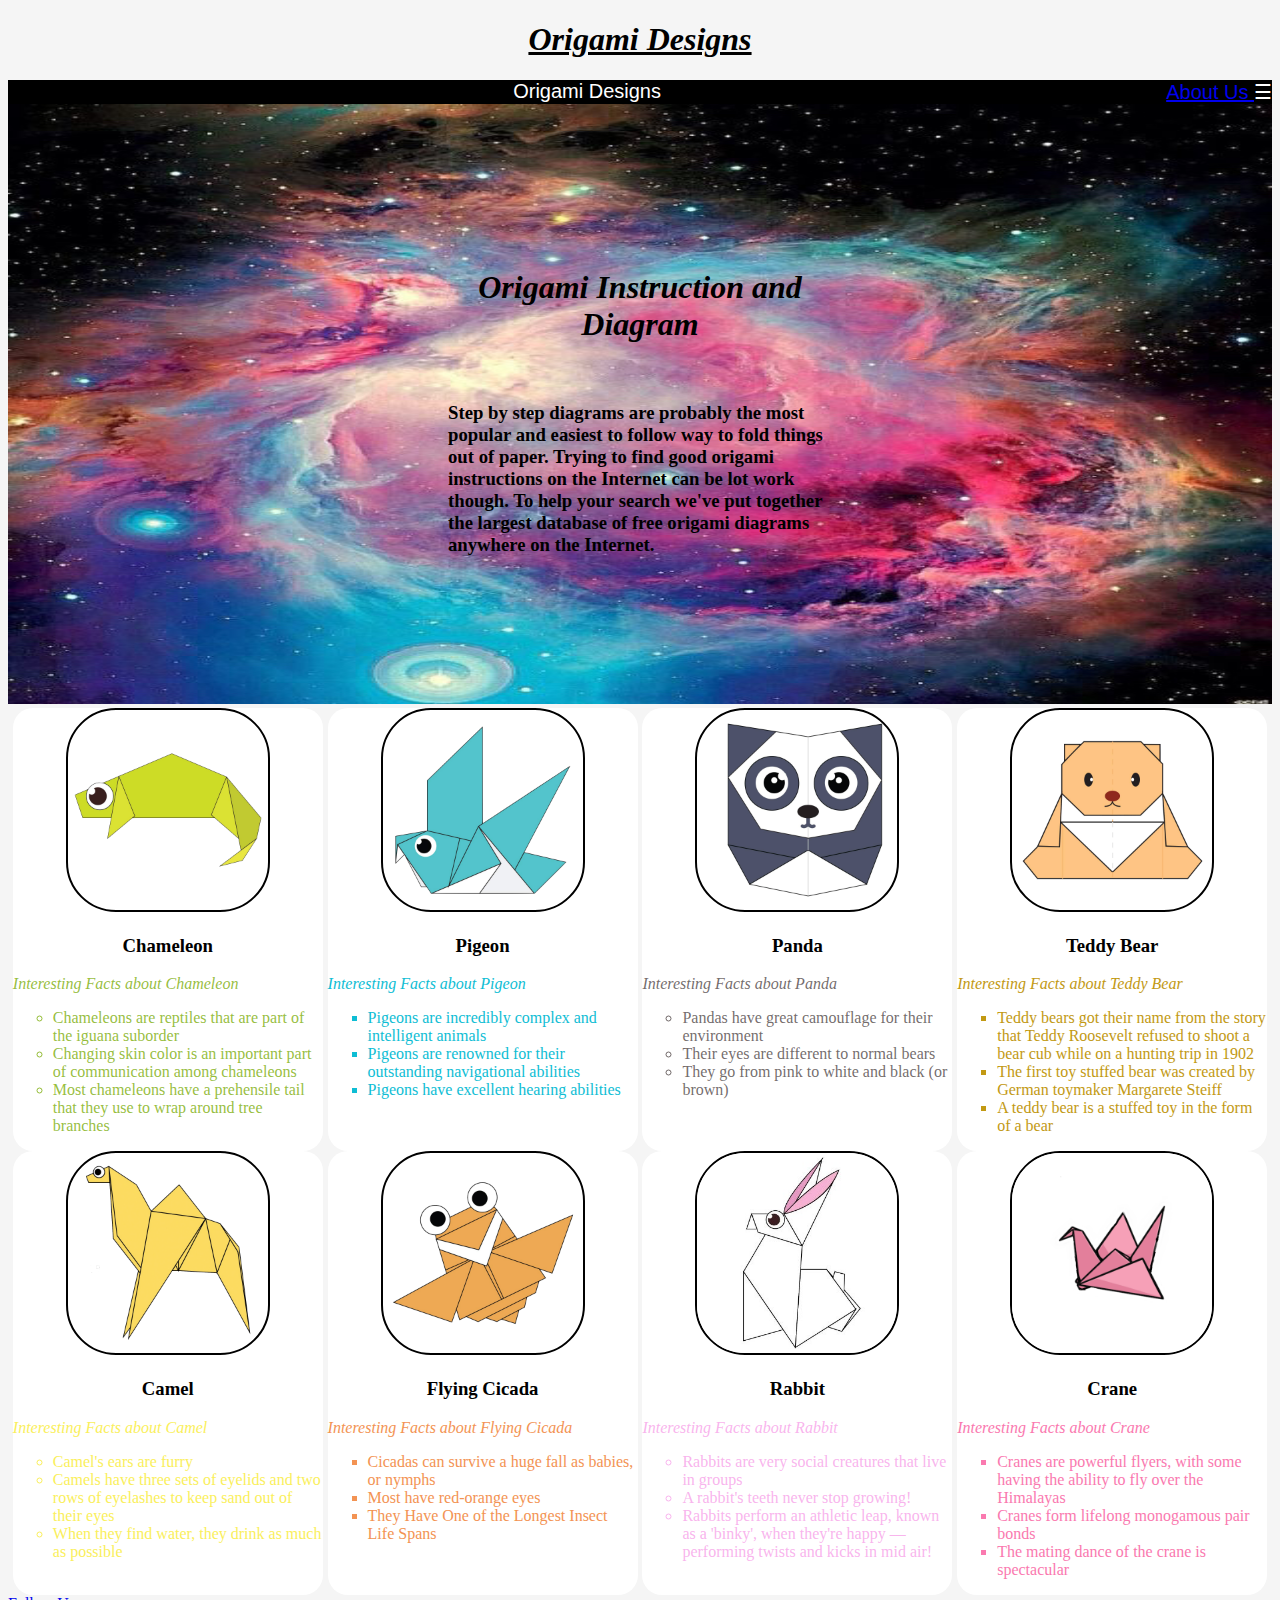
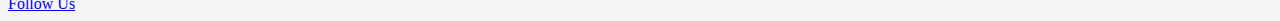
==== index.html @ dd85ff71 "Add files via upload" ====
<!DOCTYPE html>
<html>
    <head>
       <title> Origami Designs </title>
       <link rel="stylesheet" href="style.css" type="text/css"/>
    </head>
    <body bgcolor = "pink" >
        <h1><b><i><u><center>Origami Designs</center></u></i></b></h1> 
        <div class="header">
            <div class="menu">
                <div><a href="#"></a></div>
                <div>Origami Designs</div>
                <div><a href="aboutUs.html"> About Us </a>☰</a></div>
            </div>
        </div>

        <div class="bodyimg">

            <img src="bodyimg.jpg" height="600px" width="100%">
            <div class="centered"><h3>Step by step diagrams are probably the most popular and easiest to follow way to fold things out of paper.
                Trying to find good origami instructions on the Internet can be lot work though. To help your search we've put together the largest database of free origami diagrams anywhere on the Internet.
            </h3></div>
            <div class="top"><h1><center><i>Origami Instruction and Diagram</i></center></h1></div>
            
            
            
        </div>

        <div class="grid">
            <div class="origami">
                <center>
                    <a href="http://origami.me/chameleon/">
                        <img src="chameleon.png" alt="Chameleon" width="200px" height="200px">
                    </a> 
                    <h3> Chameleon </h3>
                </center>
                <p1 style="color: rgba(127, 175, 16, 0.829)"><i>Interesting Facts about Chameleon</i>      
                    <ul type = "circle" style="color: rgba(127, 175, 16, 0.829)">
                        <li> Chameleons are reptiles that are part of the iguana suborder </li>
                        <li> Changing skin color is an important part of communication among chameleons </li>
                        <li> Most chameleons have a prehensile tail that they use to wrap around tree branches </li>
                    </ul>
                </p1> 
            </div>

            <div class="origami">
                <center>
                    <a href="http://origami.me/pigeon/">
                        <img src="pigeon.png" alt="Pigeon" width="200px" height="200px">
                    </a>
                    <h3> Pigeon </h3>
                </center>
                <p2 style="color: rgb(14, 189, 212)"><i>Interesting Facts about Pigeon</i>    
                    <ul type = "square" style="color: rgb(14, 189, 212)">
                        <li> Pigeons are incredibly complex and intelligent animals </li>
                        <li> Pigeons are renowned for their outstanding navigational abilities </li>
                        <li> Pigeons have excellent hearing abilities </li>
                    </ul>
                </p2> 
            </div>

            <div class="origami">
                <center>
                    <a href="http://origami.me/panda/">
                        <img src="panda.png" alt="Panda" width="200px" height="200px">
                    </a> 
                    <h3> Panda </h3>
                </center>
                <p3 style="color: rgba(70, 59, 59, 0.76)"><i>Interesting Facts about Panda</i>        
                    <ul type = "circle" style="color: rgba(70, 59, 59, 0.76)">
                        <li> Pandas have great camouflage for their environment </li>
                        <li> Their eyes are different to normal bears </li>
                        <li> They go from pink to white and black (or brown) </li>
                    </ul> 
                </p3>
            </div>

            <div class="origami">
                <center>
                    <a href="http://origami.me/teddy-bear/">
                        <img src="teddy.png" alt="Teddy Bear" width="200" height="200">
                    </a> 
                    <h3> Teddy Bear </h3>
                </center>
                <p4 style="color:  rgb(194, 153, 19)"><i>Interesting Facts about Teddy Bear</i>  
                    <ul type = "square" style="color:  rgb(194, 153, 19)">
                        <li> Teddy bears got their name from the story that Teddy Roosevelt refused to shoot a bear cub while on a hunting trip in 1902 </li>
                        <li> The first toy stuffed bear was created by German toymaker Margarete Steiff </li>
                        <li> A teddy bear is a stuffed toy in the form of a bear </li>
                    </ul>
                </p4> 
            </div>

            <div class="origami">
                <center>
                    <a href="http://origami.me/camel/">
                        <img src="camel.png" alt="Camel" width="200" height="200">
                    </a> 
                    <h3> Camel </h3>
                </center>
                <p5 style="color: rgb(250, 239, 92)"><i>Interesting Facts about Camel</i>  
                    <ul type = "circle" style="color: rgb(250, 239, 92)">
                        <li> Camel's ears are furry </li>
                        <li> Camels have three sets of eyelids and two rows of eyelashes to keep sand out of their eyes </li>
                        <li> When they find water, they drink as much as possible </li>
                    </ul>
                </p5> 
            </div>

            <div class="origami">
                <center>
                    <a href="http://origami.me/flying-cicada/">
                        <img src="cicada.png" alt="Flying Cicada" width="200" height="200">
                    </a> 
                    <h3> Flying Cicada </h3>
                </center>
                <p6 style="color: rgb(243, 147, 83)"><i>Interesting Facts about Flying Cicada</i>
                    <ul type = "square" style="color: rgb(243, 147, 83)">
                        <li> Cicadas can survive a huge fall as babies, or nymphs</li>
                        <li> Most have red-orange eyes </li>
                        <li> They Have One of the Longest Insect Life Spans</li>
                    </ul>
                </p6> 
            </div>

            <div class="origami">
                <center>
                    <a href="https://origami.me/rabbit/">
                        <img src="rabbit.jpg" alt="Rabbit" width="200px" height="200px">
                    </a> 
                    <h3> Rabbit </h3>
                </center>
                <p7 style="color: rgba(247, 164, 233, 0.829)"><i>Interesting Facts about Rabbit</i>      
                    <ul type = "circle" style="color: rgba(247, 164, 233, 0.829)">
                        <li> Rabbits are very social creatures that live in groups </li>
                        <li> A rabbit's teeth never stop growing! </li>
                        <li>  Rabbits perform an athletic leap, known as a 'binky', when they're happy — performing twists and kicks in mid air! </li>
                    </ul>
                </p7> 
            </div>

            <div class="origami">
                <center>
                    <a href="https://origami.me/crane/">
                        <img src="crane.png" alt="Crane" width="200px" height="200px">
                    </a>
                    <h3> Crane </h3>
                </center>
                <p8 style="color: rgb(250, 121, 175)"><i>Interesting Facts about Crane</i>    
                    <ul type = "square" style="color: rgb(250, 121, 175)">
                        <li> Cranes are powerful flyers, with some having the ability to fly over the Himalayas </li>                           </li>
                        <li> Cranes form lifelong monogamous pair bonds </li>
                        <li> The mating dance of the crane is spectacular </li>
                    </ul>
                </p8> 
            </div>
        </div>

            

        <a href="followUs.html"> Follow Us </a>

    </body>
</html>
---- style.css ----
.menu{
    display: flex;
    justify-content: space-between;
    background-color: black;
    font-size: 20px;
    font-family: sans-serif;
    font-weight: 400;
    color: white;
}
body{
    background-color: whitesmoke;
}
.grid{
    display: flex;
    flex-wrap: wrap ;
    justify-content: space-evenly;
}
.grid img{
    border: 2px solid black;
    border-radius: 50px;
}
.origami{
    border-radius: 20px;
    background-color: white;

    width: 310px;
    font-family: fantasy;
}
.centered {
    position: absolute;
    top: 50%;
    bottom: 35%;
    left: 50%;
    right: 20%;
    transform: translate(-50%, -50%);    
  }
  .top{
    position: absolute;
    top: 50%;
    bottom: 5%;
    left: 50%;
    right: 20%;
    transform: translate(-50%, -50%);
  }
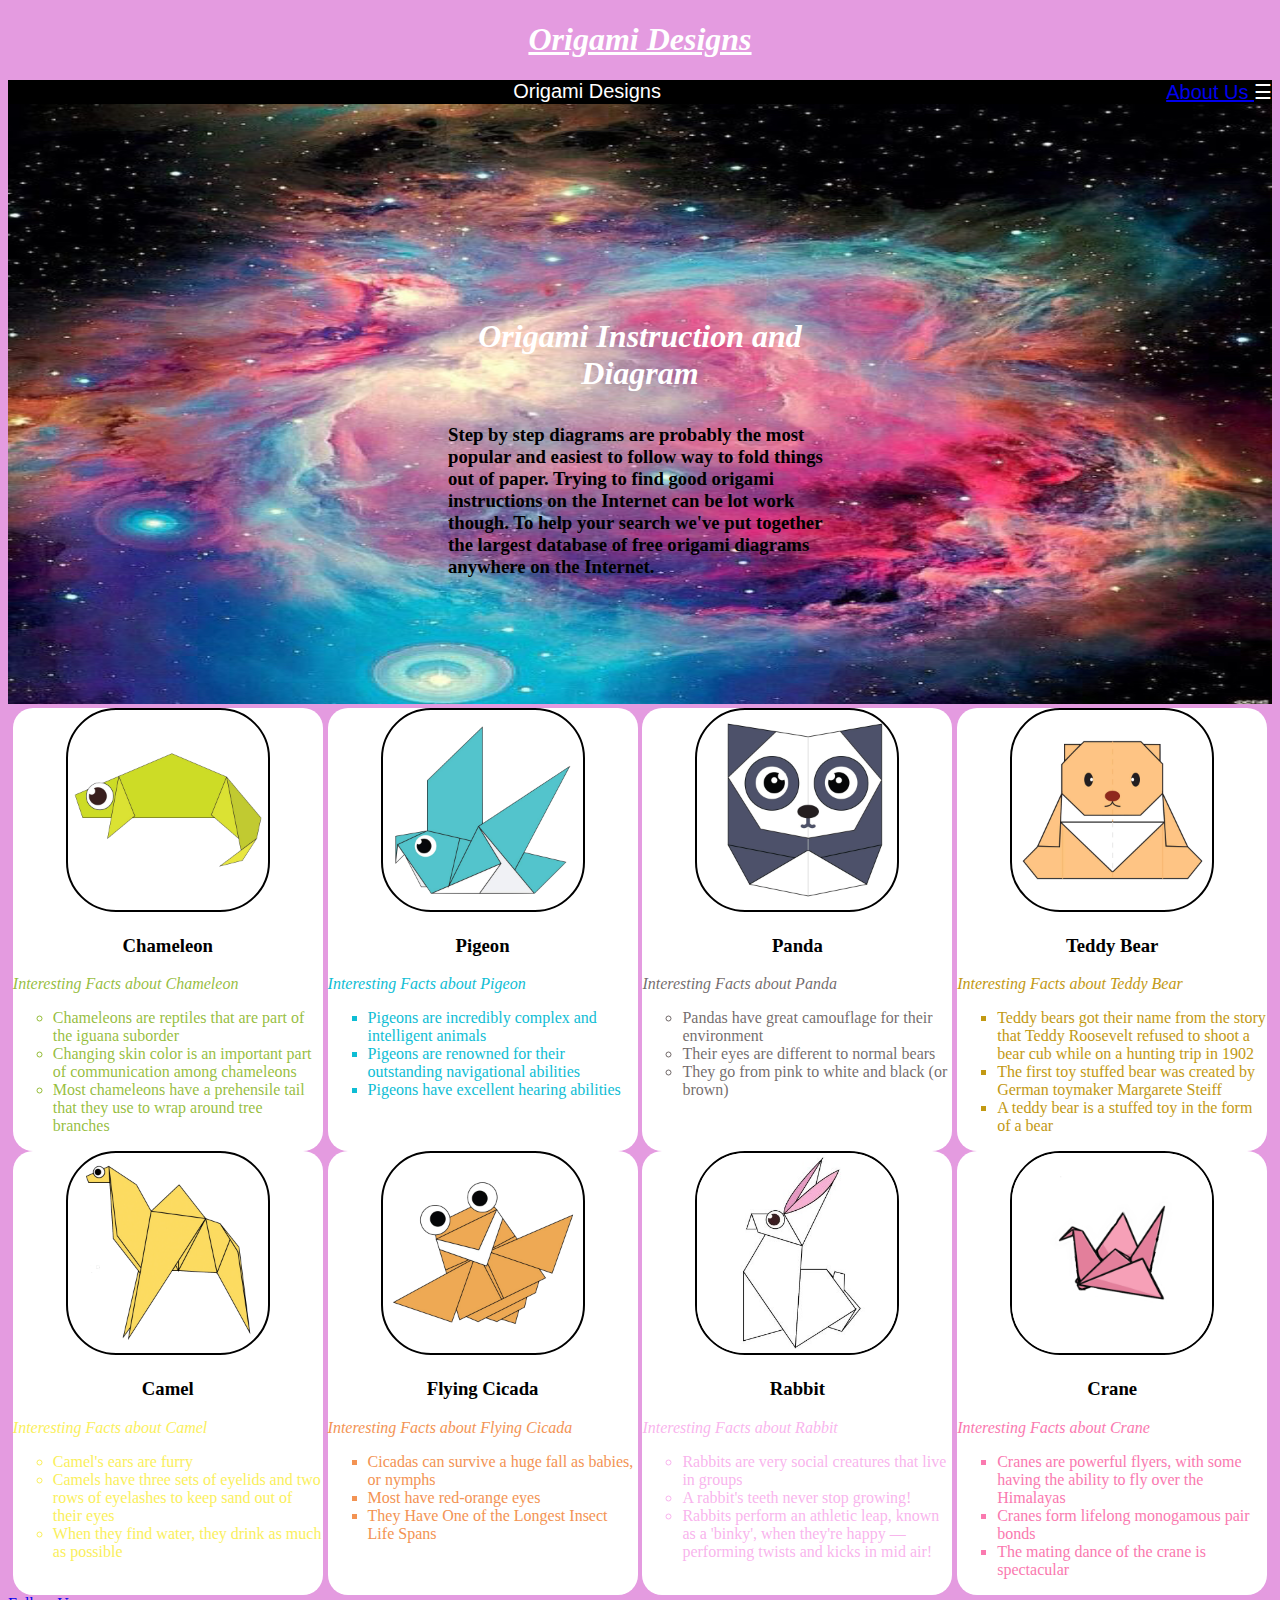
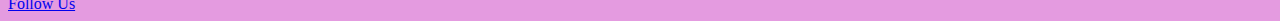
==== commit 19a7ba0a: "Update index.html" ====
--- a/index.html
+++ b/index.html
@@ -23,7 +23,7 @@
             <div class="top"><h1><center><i>Origami Instruction and Diagram</i></center></h1></div>
             
             
-            
+
         </div>
 
         <div class="grid">
@@ -162,8 +162,3 @@
 
     </body>
 </html>
-
-
-
-
-
--- a/style.css
+++ b/style.css
@@ -8,7 +8,7 @@
     color: white;
 }
 body{
-    background-color: whitesmoke;
+    background-color: rgb(228, 155, 224);
 }
 .grid{
     display: flex;
@@ -29,16 +29,19 @@
 .centered {
     position: absolute;
     top: 50%;
-    bottom: 35%;
+    bottom: 40%;
     left: 50%;
     right: 20%;
     transform: translate(-50%, -50%);    
   }
-  .top{
+.top{
     position: absolute;
     top: 50%;
-    bottom: 5%;
+    bottom: 16%;
     left: 50%;
     right: 20%;
     transform: translate(-50%, -50%);
-  }+}
+h1{
+    color: white;    
+}
